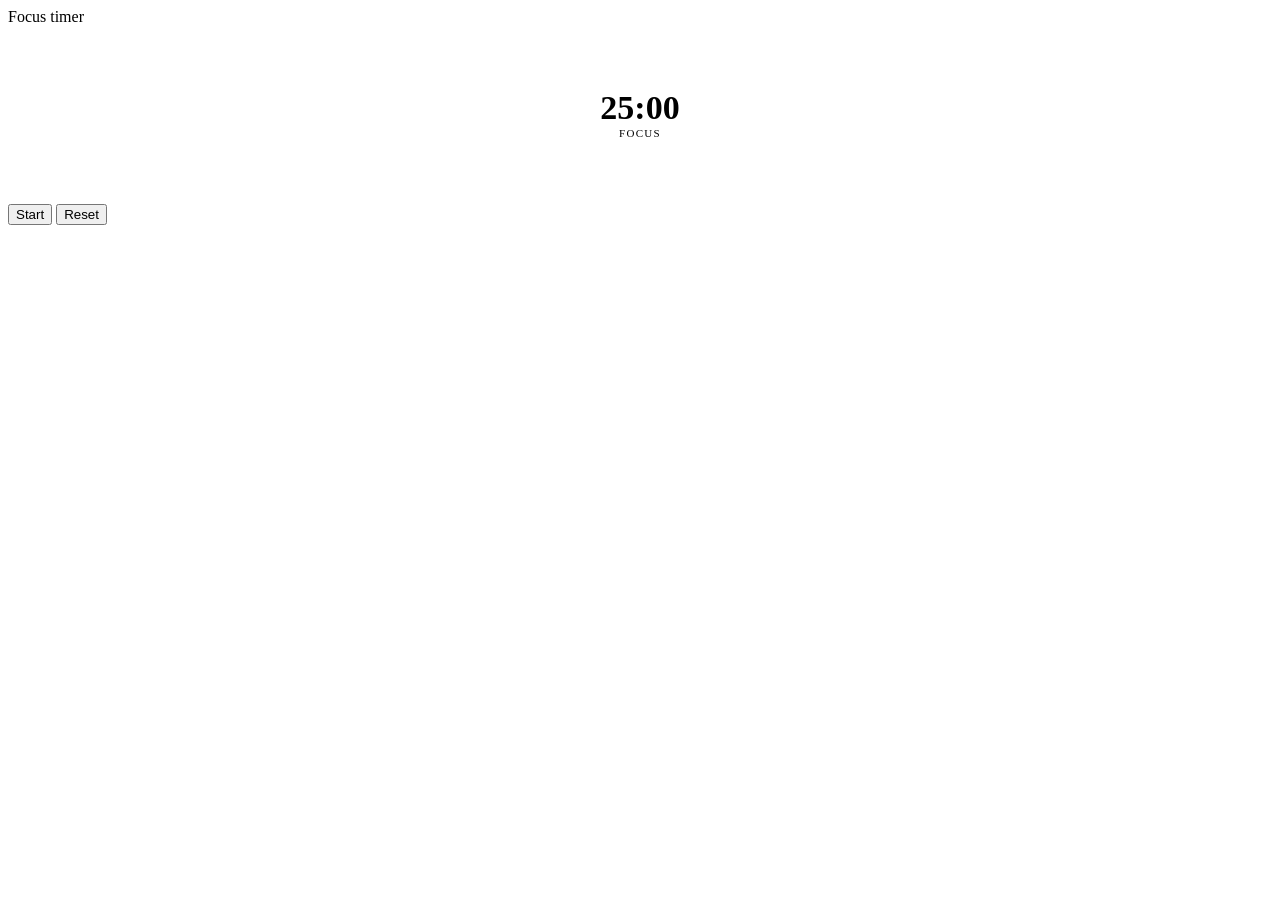
==== pomodoro.html @ 458ad076 "widgets 2026-11-22" ====
<!doctype html>
<html lang="en">
<head>
<meta charset="utf-8">
<meta name="viewport" content="width=device-width, initial-scale=1">
<title>Focus timer · WellKept Widgets</title>
<script src="wk.js"></script>
<link rel="stylesheet" href="wk.css">
<style>
  .ring { position: relative; width: 156px; height: 156px; margin: 4px auto 12px; }
  .ring svg { width: 100%; height: 100%; transform: rotate(-90deg); }
  .ring circle { fill: none; stroke-width: 7; }
  .ring .bg { stroke: var(--line); }
  .ring .fg { stroke: var(--accent); stroke-linecap: round; transition: stroke-dashoffset .9s linear; }
  .ring.break .fg { stroke: var(--accent2); }
  .ring .in { position: absolute; inset: 0; display: flex; flex-direction: column; align-items: center; justify-content: center; }
  .ring b { font-size: 34px; font-weight: 600; }
  .ring span { font-size: 11px; color: var(--muted); letter-spacing: .12em; text-transform: uppercase; }
  .dots { margin-top: 10px; font-size: 12px; color: var(--muted); }
  .dots i { display: inline-block; width: 8px; height: 8px; border-radius: 50%; background: var(--line); margin: 0 2px; vertical-align: middle; }
  .dots i.on { background: var(--accent); }
</style>
</head>
<body>
<div class="card">
  <div class="eyebrow" id="title">Focus timer</div>
  <div class="row" id="modes" style="margin:10px 0 8px"></div>
  <div class="ring" id="ring">
    <svg viewBox="0 0 100 100"><circle class="bg" cx="50" cy="50" r="44"/><circle class="fg" id="arc" cx="50" cy="50" r="44"/></svg>
    <div class="in"><b class="big" id="left">25:00</b><span id="label">focus</span></div>
  </div>
  <div class="row">
    <button class="main" id="go">Start</button>
    <button id="reset">Reset</button>
  </div>
  <div class="dots" id="dots"></div>
  <div id="wk-brand"></div>
</div>
<script>
/* Réglages : &focus=25 &short=5 &long=15 &goal=4 (séances par jour) &title=Study%20timer &sound=0 */
(function () {
  var $ = function (id) { return document.getElementById(id); };
  var M = [
    { k: "focus", label: "Focus", min: WK.num("focus", 25, 1, 180) },
    { k: "short", label: "Break", min: WK.num("short", 5, 1, 60) },
    { k: "long", label: "Long", min: WK.num("long", 15, 1, 90) }
  ];
  var goal = WK.num("goal", 4, 1, 12), sound = WK.param("sound") !== "0";
  $("title").textContent = WK.param("title", "Focus timer");
  var st = WK.store("pomo"), saved = st.get({}), day = WK.today();
  var done = saved.day === day ? saved.done || 0 : 0;
  var C = 2 * Math.PI * 44, arc = $("arc"); arc.style.strokeDasharray = C;
  var mode = M[0], total, left, timer = null, endAt = 0;

  $("modes").innerHTML = M.map(function (m, i) { return '<button data-i="' + i + '">' + m.label + " " + m.min + "</button>"; }).join("");
  function pad(n) { return (n < 10 ? "0" : "") + n; }
  function draw() {
    $("left").textContent = pad(Math.floor(left / 60)) + ":" + pad(left % 60);
    arc.style.strokeDashoffset = C * (1 - left / total);
    var d = ""; for (var i = 0; i < goal; i++) d += '<i class="' + (i < done ? "on" : "") + '"></i>';
    $("dots").innerHTML = d + " &nbsp;" + done + " / " + goal + " today";
  }
  function chime() {
    if (!sound) return;
    try {
      var a = new (window.AudioContext || window.webkitAudioContext)();
      [0, .35].forEach(function (t) {
        var o = a.createOscillator(), g = a.createGain();
        o.frequency.value = 660; o.connect(g); g.connect(a.destination);
        g.gain.setValueAtTime(.15, a.currentTime + t);
        g.gain.exponentialRampToValueAtTime(.001, a.currentTime + t + .3);
        o.start(a.currentTime + t); o.stop(a.currentTime + t + .3);
      });
    } catch (e) {}
  }
  function stop() { clearInterval(timer); timer = null; $("go").textContent = "Start"; }
  function set(m) {
    stop(); mode = m; total = left = m.min * 60;
    $("label").textContent = m.k === "focus" ? "focus" : "break";
    $("ring").className = "ring" + (m.k === "focus" ? "" : " break");
    [].forEach.call(document.querySelectorAll("#modes button"), function (b) { b.className = M[+b.dataset.i] === m ? "on" : ""; });
    draw();
  }
  $("go").onclick = function () {
    if (timer) { stop(); return; }
    $("go").textContent = "Pause";
    endAt = Date.now() + left * 1000;   /* horloge murale : juste même si l'onglet dort */
    timer = setInterval(function () {
      left = Math.max(0, Math.round((endAt - Date.now()) / 1000));
      if (left === 0) {
        stop(); chime();
        if (mode.k === "focus") { done++; st.set({ day: day, done: done }); set(done % goal === 0 ? M[2] : M[1]); return; }
        set(M[0]); return;
      }
      draw();
    }, 250);
  };
  $("reset").onclick = function () { set(mode); };
  [].forEach.call(document.querySelectorAll("#modes button"), function (b) { b.onclick = function () { set(M[+b.dataset.i]); }; });
  set(M[0]);
})();
</script>
</body>
</html>
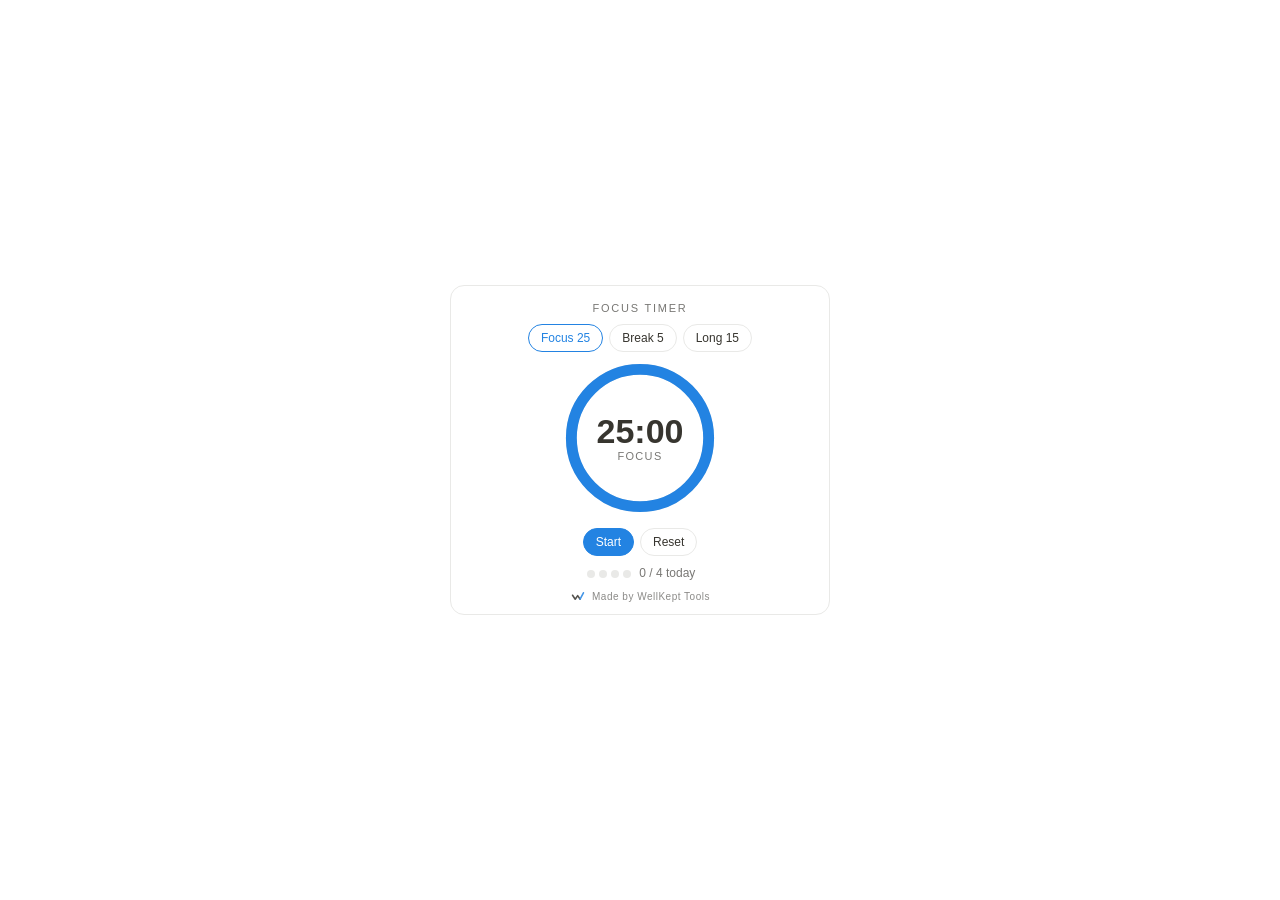
==== commit 2430b147: "widgets 2026-11-22" ====
--- a/pomodoro.html
+++ b/pomodoro.html
@@ -19,6 +19,18 @@
   .dots { margin-top: 10px; font-size: 12px; color: var(--muted); }
   .dots i { display: inline-block; width: 8px; height: 8px; border-radius: 50%; background: var(--line); margin: 0 2px; vertical-align: middle; }
   .dots i.on { background: var(--accent); }
+  /* Hauteur Notion par défaut (320 px) : version compacte, rien à régler à la main */
+  @media (max-height: 360px) {
+    .ring { width: 128px; height: 128px; margin: 2px auto 8px; }
+    .ring b { font-size: 29px; }
+    #modes { margin: 8px 0 6px !important; }
+    .dots { margin-top: 8px; }
+  }
+  @media (max-height: 360px) and (max-width: 280px) {
+    .ring { width: 112px; height: 112px; }
+    .ring b { font-size: 26px; }
+    #modes button { padding: 4px 9px; font-size: 11px; }
+  }
 </style>
 </head>
 <body>
--- a/wk.css
+++ b/wk.css
@@ -0,0 +1,33 @@
+/* WellKept Widgets : base commune. Les couleurs viennent de wk.js (variables CSS). */
+* { box-sizing: border-box; margin: 0; padding: 0; }
+html, body { height: 100%; background: var(--bg, #fff); }
+body {
+  font-family: var(--font); color: var(--ink);
+  display: flex; align-items: center; justify-content: center;
+  padding: 10px; -webkit-font-smoothing: antialiased;
+}
+.card {
+  width: 100%; max-width: 380px; background: var(--card);
+  border: 1px solid var(--line); border-radius: var(--radius);
+  padding: 16px 16px 12px; text-align: center;
+}
+.eyebrow { font-size: 11px; letter-spacing: .16em; text-transform: uppercase; color: var(--muted); }
+.big, .grid b { font-variant-numeric: lining-nums tabular-nums; line-height: 1.05; }
+.rule { display: flex; align-items: center; gap: 8px; margin: 12px 0 10px; color: var(--muted); font-size: 11px; letter-spacing: .1em; text-transform: uppercase; }
+.rule::before, .rule::after { content: ""; flex: 1; height: 1px; background: var(--line); }
+button {
+  font: inherit; cursor: pointer; border-radius: 999px; border: 1px solid var(--line);
+  background: transparent; color: var(--ink); padding: 6px 12px; font-size: 12px;
+  transition: background .15s, border-color .15s, transform .1s;
+}
+button:hover { border-color: var(--accent); }
+button:active { transform: scale(.96); }
+button.main { background: var(--accent); border-color: var(--accent); color: var(--card); }
+button.on { border-color: var(--accent); color: var(--accent); }
+.row { display: flex; gap: 6px; justify-content: center; flex-wrap: wrap; }
+.wk-brand { margin-top: 10px; display: flex; align-items: center; justify-content: center; gap: 6px; font-size: 10px; letter-spacing: .05em; color: var(--muted); opacity: .85; }
+.wk-brand svg { width: 16px; height: 12px; color: var(--ink); }
+.track { height: 8px; border-radius: 99px; background: var(--line); overflow: hidden; }
+.track i { display: block; height: 100%; width: 0; background: var(--accent); border-radius: 99px; transition: width .4s; }
+@media (max-width: 300px) { .grid b { font-size: 20px !important; } }
+@media (max-width: 260px) { body { padding: 4px; } .card { padding: 10px 10px 8px; } }
